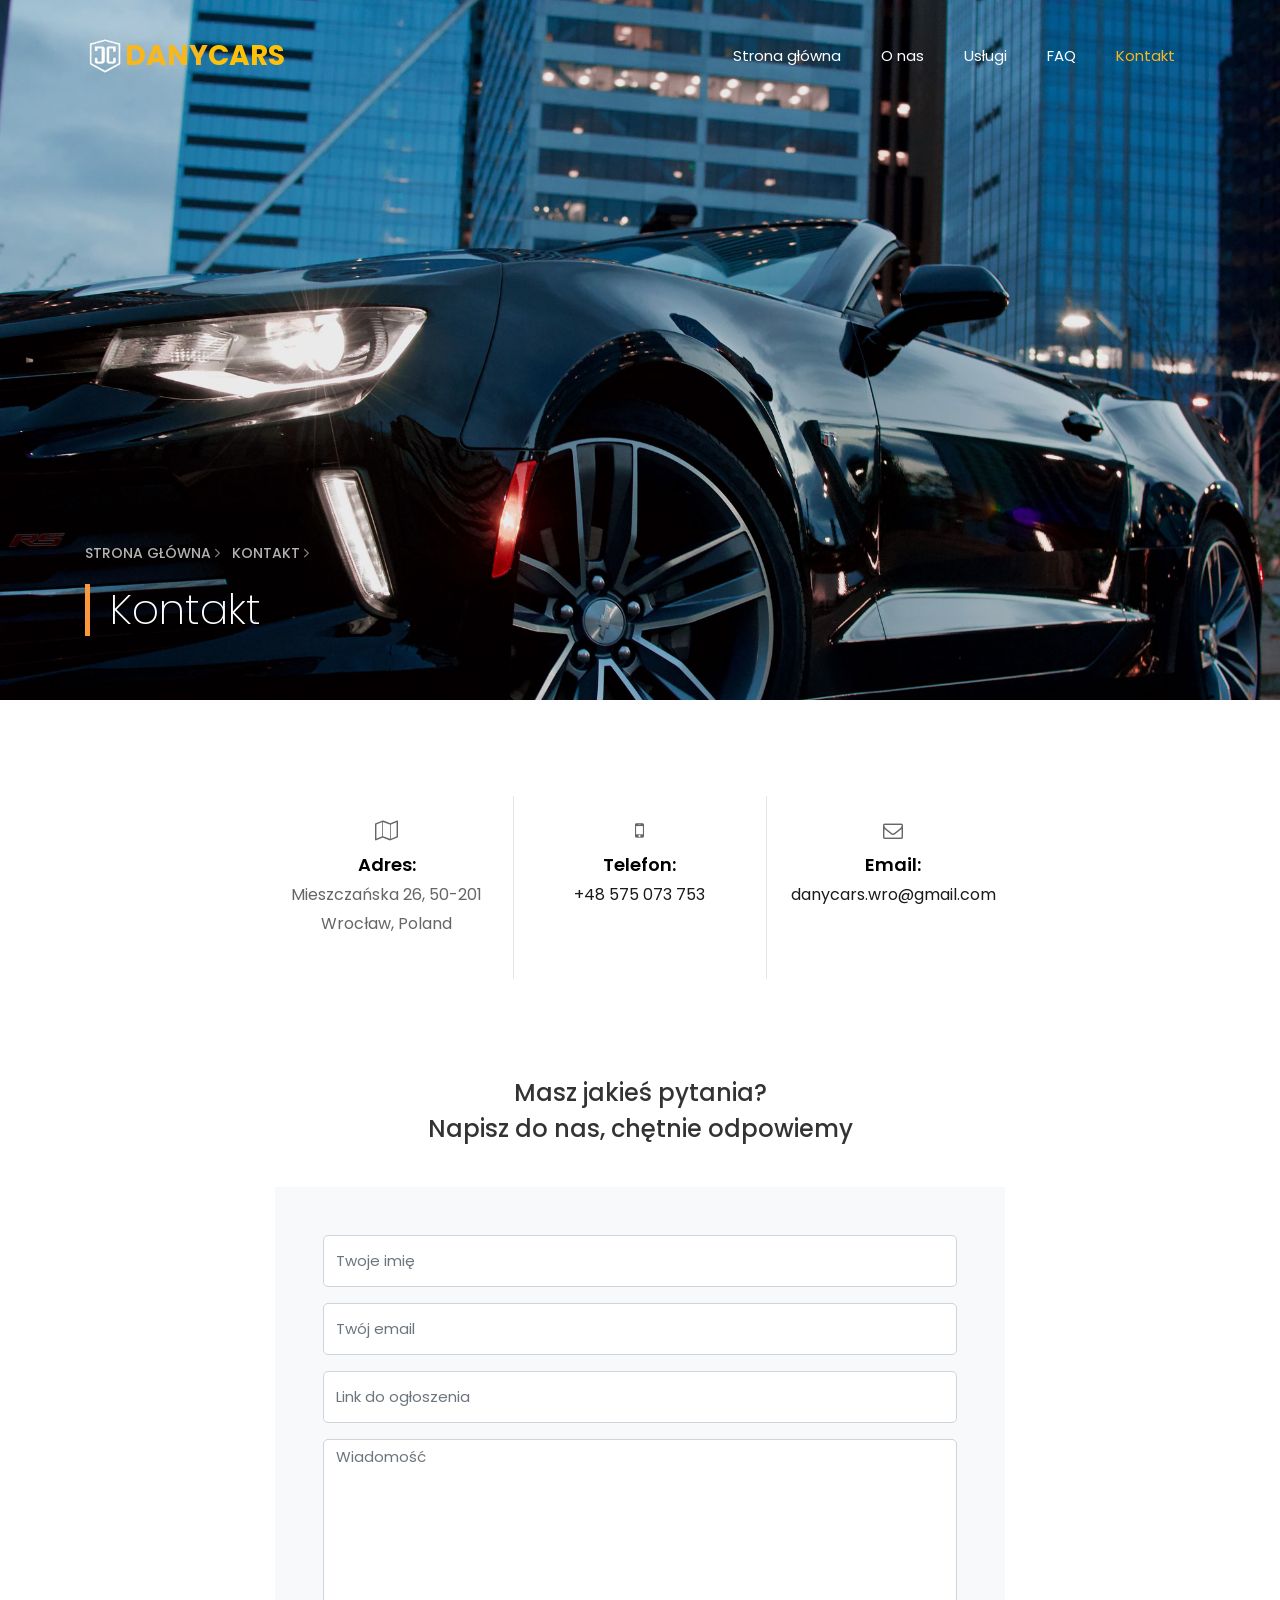
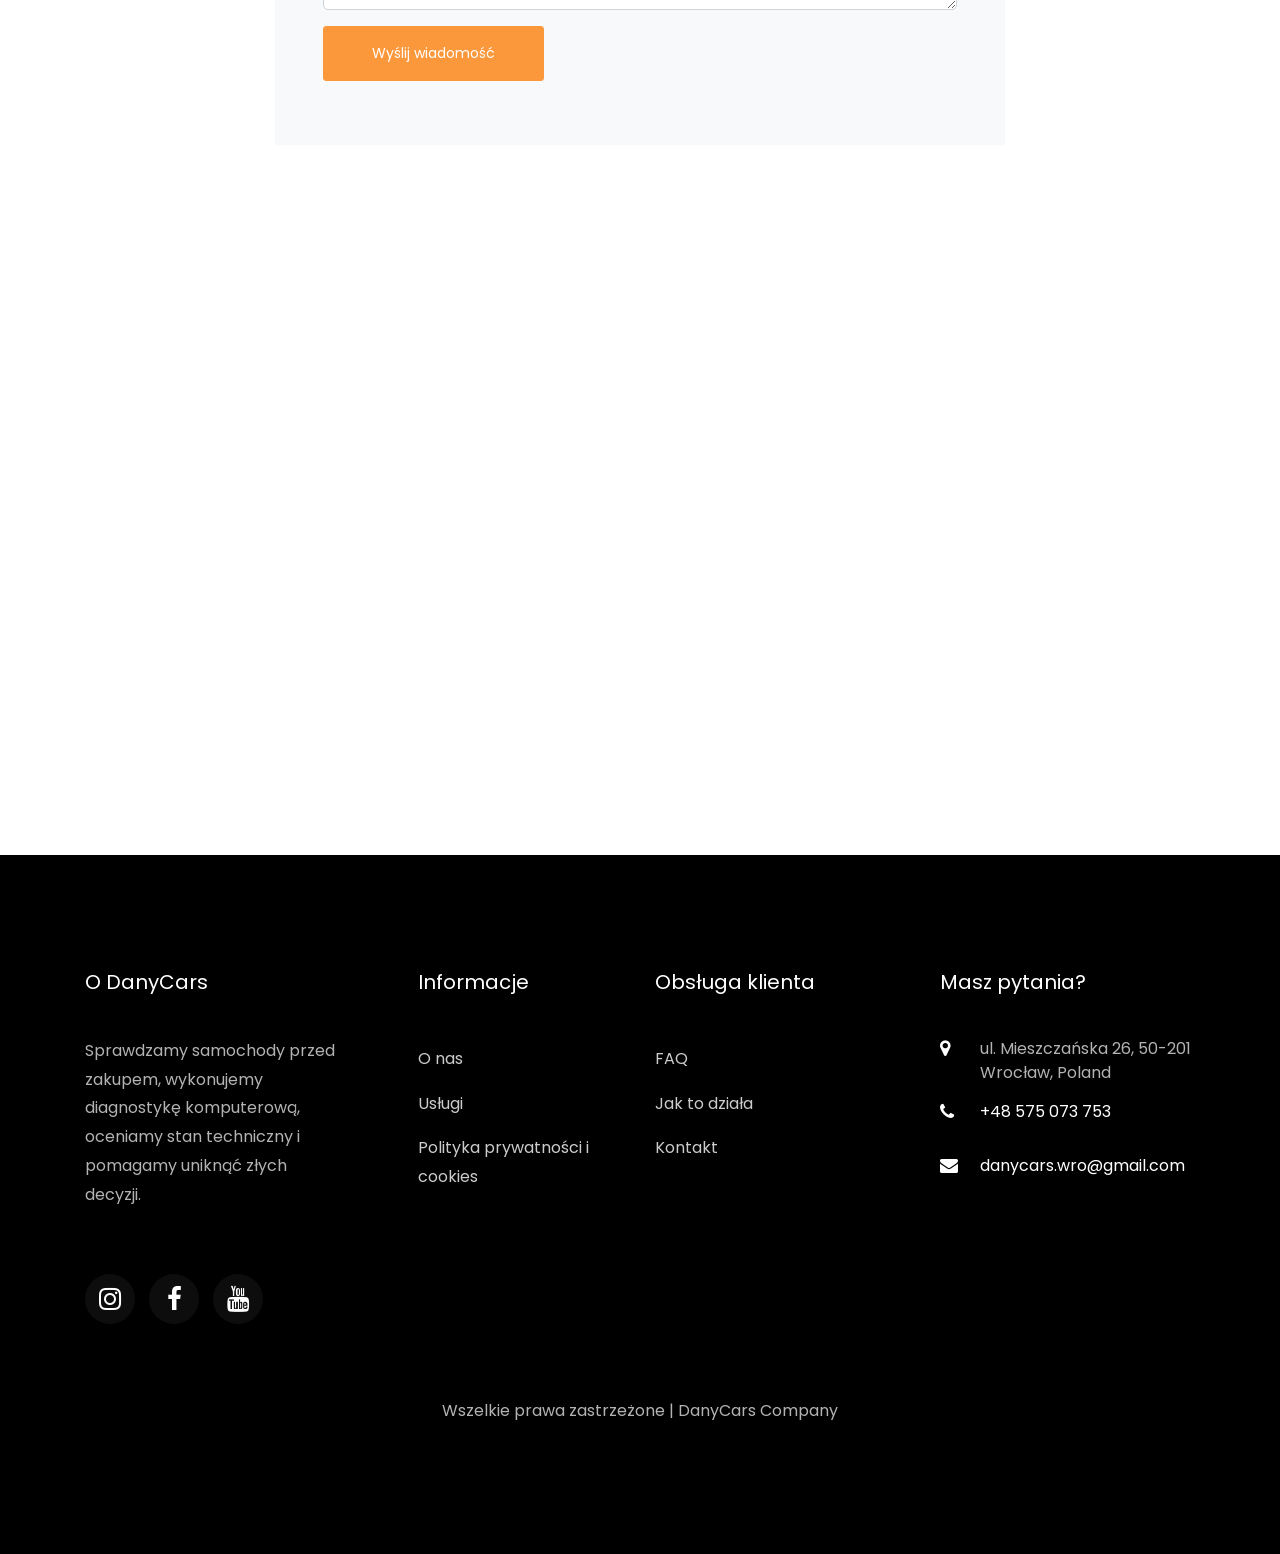
==== danycars-contact.html @ e38b8b64 "Initial website upload" ====
<!DOCTYPE html>
<html lang="pl">
<head>
    <title>DanyCars Company - Kontakt</title>
    <meta charset="utf-8">
    <meta name="viewport" content="width=device-width, initial-scale=1, shrink-to-fit=no">

    <link href="https://fonts.googleapis.com/css?family=Poppins:200,300,400,500,600,700,800&display=swap" rel="stylesheet">

    <link rel="stylesheet" href="css/open-iconic-bootstrap.min.css">
    <link rel="stylesheet" href="css/animate.css">

    <link rel="stylesheet" href="css/owl.carousel.min.css">
    <link rel="stylesheet" href="css/owl.theme.default.min.css">
    <link rel="stylesheet" href="css/magnific-popup.css">

    <link rel="stylesheet" href="css/aos.css">

    <link rel="stylesheet" href="css/ionicons.min.css">

    <link rel="stylesheet" href="css/bootstrap-datepicker.css">
    <link rel="stylesheet" href="css/jquery.timepicker.css">


    <link rel="stylesheet" href="css/flaticon.css">
    <link rel="stylesheet" href="css/icomoon.css">
    <link rel="stylesheet" href="css/style.css">
</head>
<body>

<nav class="navbar navbar-expand-lg navbar-dark ftco_navbar bg-dark ftco-navbar-light" id="ftco-navbar">
    <div class="container">
        <a class="navbar-brand d-flex align-items-center" href="index.html">
            <img src="images/Logo_froftco.png" alt="DanyCars logo" class="navbar-logo">
            <span class="brand-text">Dany<span class="text-warning">Cars</span></span>
        </a>
        <button class="navbar-toggler" type="button" data-toggle="collapse" data-target="#ftco-nav" aria-controls="ftco-nav" aria-expanded="false" aria-label="Toggle navigation">
            <span class="oi oi-menu"></span> Menu
        </button>

        <div class="collapse navbar-collapse" id="ftco-nav">
            <ul class="navbar-nav ml-auto">
                <li class="nav-item"><a href="index.html" class="nav-link">Strona główna</a></li>
                <li class="nav-item"><a href="danycars-o-nas.html" class="nav-link">O nas</a></li>
                <li class="nav-item"><a href="danycars-price-uslugi.html" class="nav-link">Usługi</a></li>
                <li class="nav-item"><a href="danycars-faq.html" class="nav-link">FAQ</a></li>
                <li class="nav-item active"><a href="danycars-contact.html" class="nav-link">Kontakt</a></li>
            </ul>
        </div>
    </div>
</nav>
<!-- END nav -->

<section class="hero-wrap hero-wrap-2 js-fullheight" style="background-image: url('images/bg_2.jpg');" data-stellar-background-ratio="0.5">
    <div class="overlay"></div>
    <div class="container">
        <div class="row no-gutters slider-text js-fullheight align-items-end justify-content-start">
            <div class="col-md-9 ftco-animate pb-5">
                <p class="breadcrumbs"><span class="mr-2"><a href="index.html">Strona główna <i class="ion-ios-arrow-forward"></i></a></span> <span>Kontakt <i class="ion-ios-arrow-forward"></i></span></p>
                <h1 class="mb-3 bread">Kontakt</h1>
            </div>
        </div>
    </div>
</section>

<section class="ftco-section contact-section">
    <div class="container">
        <div class="row d-flex mb-5 contact-info justify-content-center">
            <div class="col-md-8">
                <div class="row mb-5">
                    <div class="col-md-4 text-center py-4">
                        <div class="icon">
                            <span class="icon-map-o"></span>
                        </div>
                        <p><span>Adres:</span>Mieszczańska 26, 50-201 Wrocław, Poland</p>
                    </div>
                    <div class="col-md-4 text-center border-height py-4">
                        <div class="icon">
                            <span class="icon-mobile-phone"></span>
                        </div>
                        <p><span>Telefon:</span> <a href="tel:+48575073753">+48 575 073 753</a></p>
                    </div>
                    <div class="col-md-4 text-center py-4">
                        <div class="icon">
                            <span class="icon-envelope-o"></span>
                        </div>
                        <p><span>Email:</span> <a href="mailto:danycars.wro@gmail.com" target="_blank" rel="noopener">danycars.wro@gmail.com</a></p>
                    </div>
                </div>
            </div>
        </div>
        <div class="row block-9 justify-content-center mb-5" id="contact-form">
            <div class="col-md-8 mb-md-5">
                <h2 class="text-center">Masz jakieś pytania? <br>Napisz do nas, chętnie odpowiemy</h2>
                <form action="#" class="bg-light p-5 contact-form">
                    <div class="form-group">
                        <input type="text" class="form-control" placeholder="Twoje imię">
                    </div>
                    <div class="form-group">
                        <input type="text" class="form-control" placeholder="Twój email">
                    </div>
                    <div class="form-group">
                        <input type="text" class="form-control" placeholder="Link do ogłoszenia">
                    </div>
                    <div class="form-group">
                        <textarea name="" id="" cols="30" rows="7" class="form-control" placeholder="Wiadomość"></textarea>
                    </div>
                    <div class="form-group">
                        <input type="submit" value="Wyślij wiadomość" class="btn btn-primary py-3 px-5">
                    </div>
                </form>

            </div>
        </div>

        <div class="row justify-content-center">
            <div class="col-md-10">
                <div class="map-responsive">
                    <iframe
                            src="https://www.google.com/maps?q=Wroc%C5%82aw,+Poland&output=embed"
                            allowfullscreen=""
                            loading="lazy">
                    </iframe>
                </div>
            </div>
        </div>
    </div>
</section>

<footer class="ftco-footer ftco-bg-dark ftco-section">
    <div class="container">
        <div class="row mb-5">
            <div class="col-md">
                <div class="ftco-footer-widget mb-4">
                    <h2 class="ftco-heading-2">O DanyCars</h2>
                    <p>Sprawdzamy samochody przed zakupem, wykonujemy diagnostykę komputerową, oceniamy stan techniczny i pomagamy uniknąć złych decyzji.</p>
                    <ul class="ftco-footer-social list-unstyled float-md-left float-lft mt-5">
                        <li class="ftco-animate"><a href="https://www.instagram.com/danycars_company/" target="_blank" rel="noopener"><span class="icon-instagram"></span></a></li>
                        <li class="ftco-animate"><a href="https://www.facebook.com/avtopodborDanilSobol?locale=pl_PL" target="_blank" rel="noopener"><span class="icon-facebook"></span></a></li>
                        <li class="ftco-animate"><a href="https://www.youtube.com/@danycars.company" target="_blank" rel="noopener"><span class="icon-youtube"></span></a></li>
                    </ul>
                </div>
            </div>
            <div class="col-md">
                <div class="ftco-footer-widget mb-4 ml-md-5">
                    <h2 class="ftco-heading-2">Informacje</h2>
                    <ul class="list-unstyled">
                        <li><a href="danycars-o-nas.html" class="py-2 d-block">O nas</a></li>
                        <li><a href="danycars-price-uslugi.html" class="py-2 d-block">Usługi</a></li>
                        <li><a href="danycars-polityka-prywatnosci.html" class="py-2 d-block">Polityka prywatności i cookies</a></li>
                    </ul>
                </div>
            </div>
            <div class="col-md">
                <div class="ftco-footer-widget mb-4">
                    <h2 class="ftco-heading-2">Obsługa klienta</h2>
                    <ul class="list-unstyled">
                        <li><a href="danycars-faq.html" class="py-2 d-block">FAQ</a></li>
                        <li><a href="index.html#jak-to-dziala" class="py-2 d-block">Jak to działa</a></li>
                        <li><a href="danycars-contact.html" class="py-2 d-block">Kontakt</a></li>
                    </ul>
                </div>
            </div>
            <div class="col-md">
                <div class="ftco-footer-widget mb-4">
                    <h2 class="ftco-heading-2">Masz pytania?</h2>
                    <div class="block-23 mb-3">
                        <ul>
                            <li><span class="icon icon-map-marker"></span><span class="text">ul. Mieszczańska 26, 50-201 Wrocław, Poland</span></li>
                            <li><a href="tel:+48575073753"><span class="icon icon-phone"></span><span class="text">+48 575 073 753</span></a></li>
                            <li><a href="mailto:danycars.wro@gmail.com" target="_blank" rel="noopener"><span class="icon icon-envelope"></span><span class="text">danycars.wro@gmail.com</span></a></li>
                        </ul>
                    </div>
                </div>
            </div>
        </div>
        <div class="row">
            <div class="col-md-12 text-center">
                <p>
                    Wszelkie prawa zastrzeżone | DanyCars Company
                </p>
            </div>
        </div>
    </div>
</footer>



<!-- loader -->
<div id="ftco-loader" class="show fullscreen"><svg class="circular" width="48px" height="48px"><circle class="path-bg" cx="24" cy="24" r="22" fill="none" stroke-width="4" stroke="#eeeeee"/><circle class="path" cx="24" cy="24" r="22" fill="none" stroke-width="4" stroke-miterlimit="10" stroke="#F96D00"/></svg></div>


<script src="js/jquery.min.js"></script>
<script src="js/jquery-migrate-3.0.1.min.js"></script>
<script src="js/popper.min.js"></script>
<script src="js/bootstrap.min.js"></script>
<script src="js/jquery.easing.1.3.js"></script>
<script src="js/jquery.waypoints.min.js"></script>
<script src="js/jquery.stellar.min.js"></script>
<script src="js/owl.carousel.min.js"></script>
<script src="js/jquery.magnific-popup.min.js"></script>
<script src="js/aos.js"></script>
<script src="js/jquery.animateNumber.min.js"></script>
<script src="js/bootstrap-datepicker.js"></script>
<script src="js/jquery.timepicker.min.js"></script>
<script src="js/scrollax.min.js"></script>
<script src="js/main.js"></script>

</body>
</html>
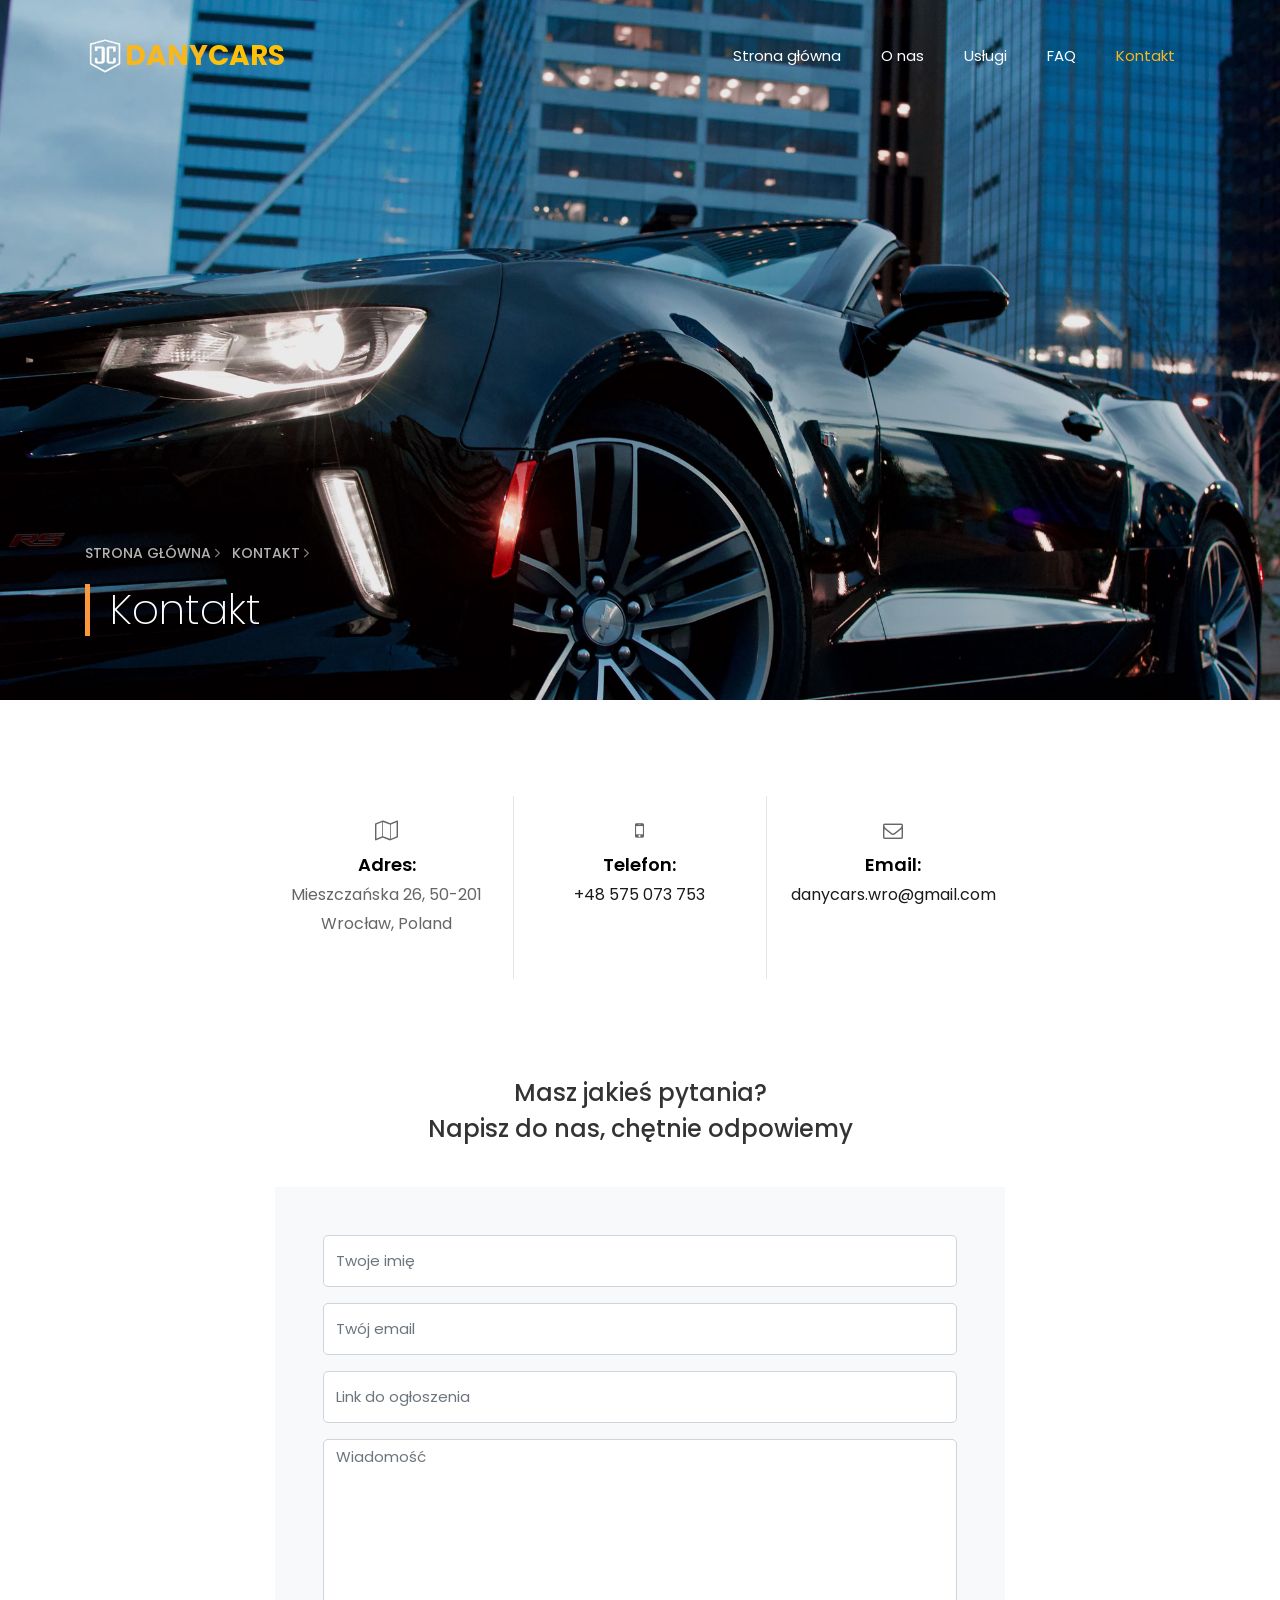
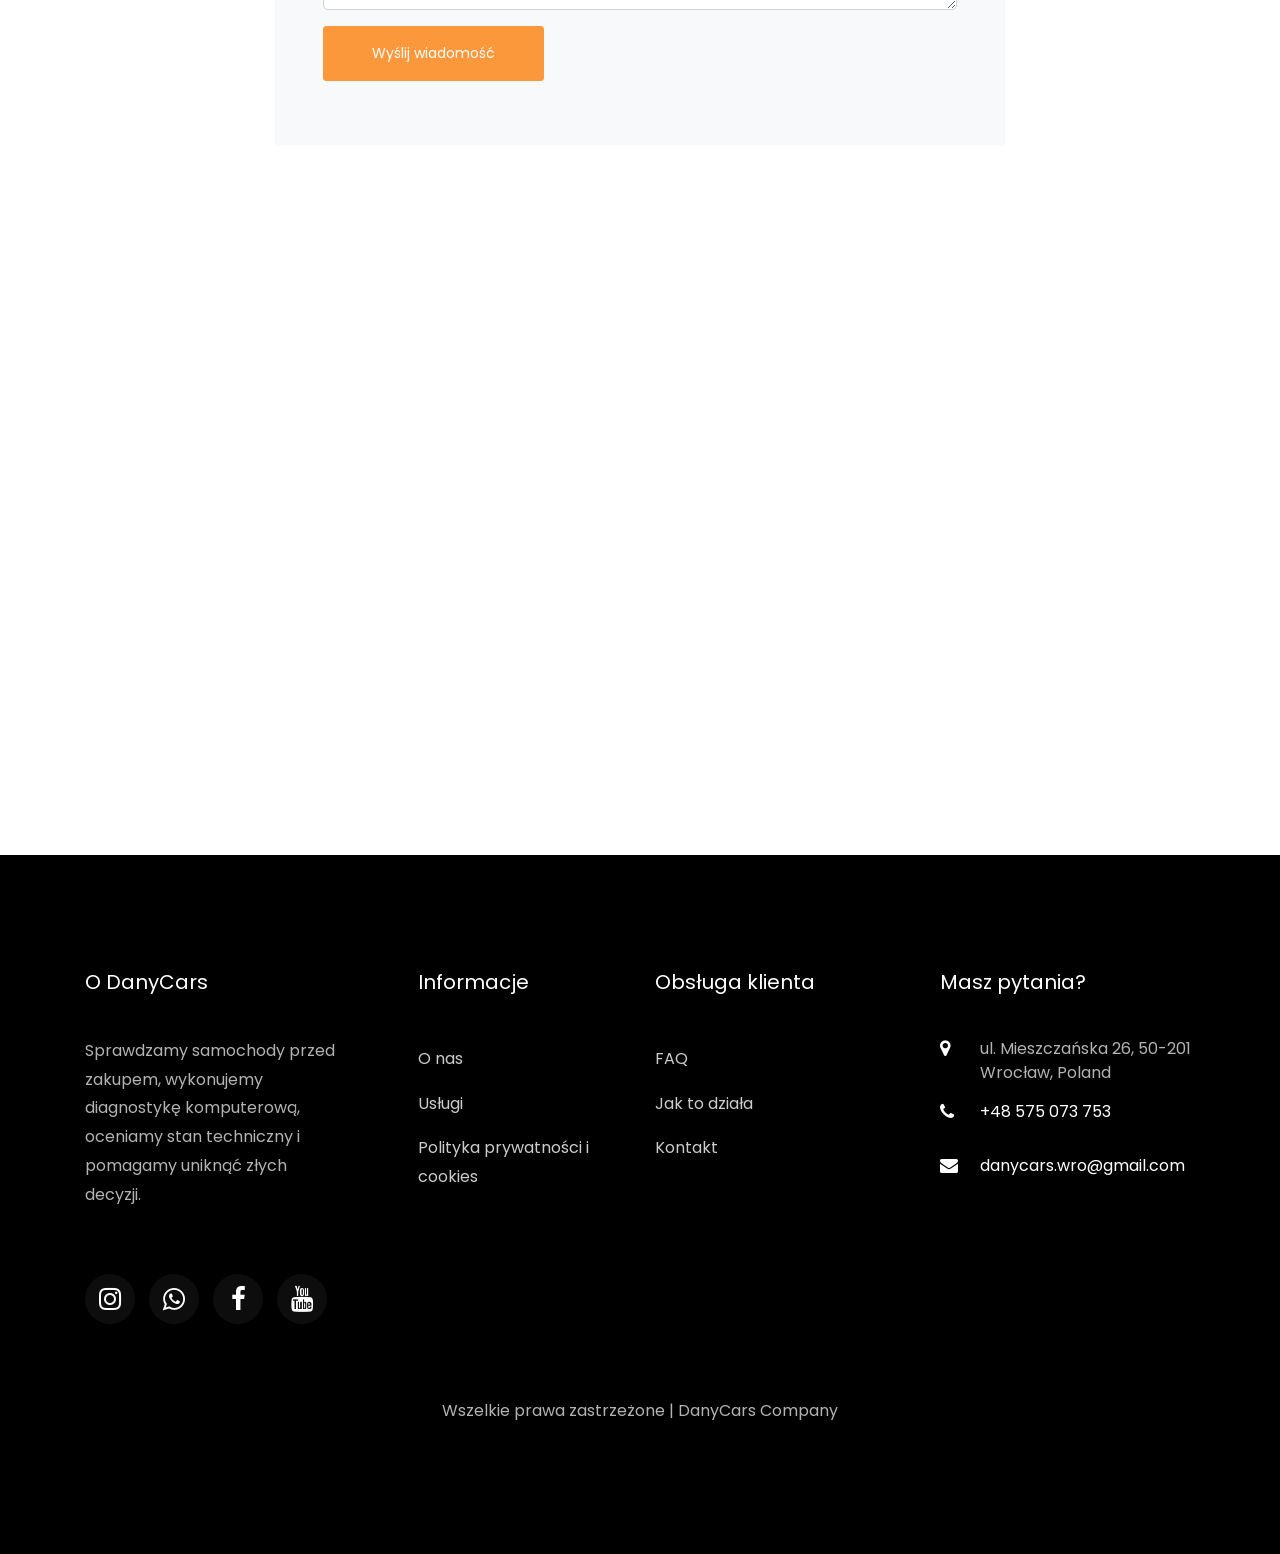
==== commit aea975f1: "Update danycars-contact.html" ====
--- a/danycars-contact.html
+++ b/danycars-contact.html
@@ -136,6 +136,7 @@
                     <p>Sprawdzamy samochody przed zakupem, wykonujemy diagnostykę komputerową, oceniamy stan techniczny i pomagamy uniknąć złych decyzji.</p>
                     <ul class="ftco-footer-social list-unstyled float-md-left float-lft mt-5">
                         <li class="ftco-animate"><a href="https://www.instagram.com/danycars_company/" target="_blank" rel="noopener"><span class="icon-instagram"></span></a></li>
+                        <li class="ftco-animate"><a href="#" target="_blank" rel="noopener"><span class="icon-whatsapp"></span></a></li>
                         <li class="ftco-animate"><a href="https://www.facebook.com/avtopodborDanilSobol?locale=pl_PL" target="_blank" rel="noopener"><span class="icon-facebook"></span></a></li>
                         <li class="ftco-animate"><a href="https://www.youtube.com/@danycars.company" target="_blank" rel="noopener"><span class="icon-youtube"></span></a></li>
                     </ul>
@@ -207,4 +208,4 @@
 <script src="js/main.js"></script>
 
 </body>
-</html>+</html>
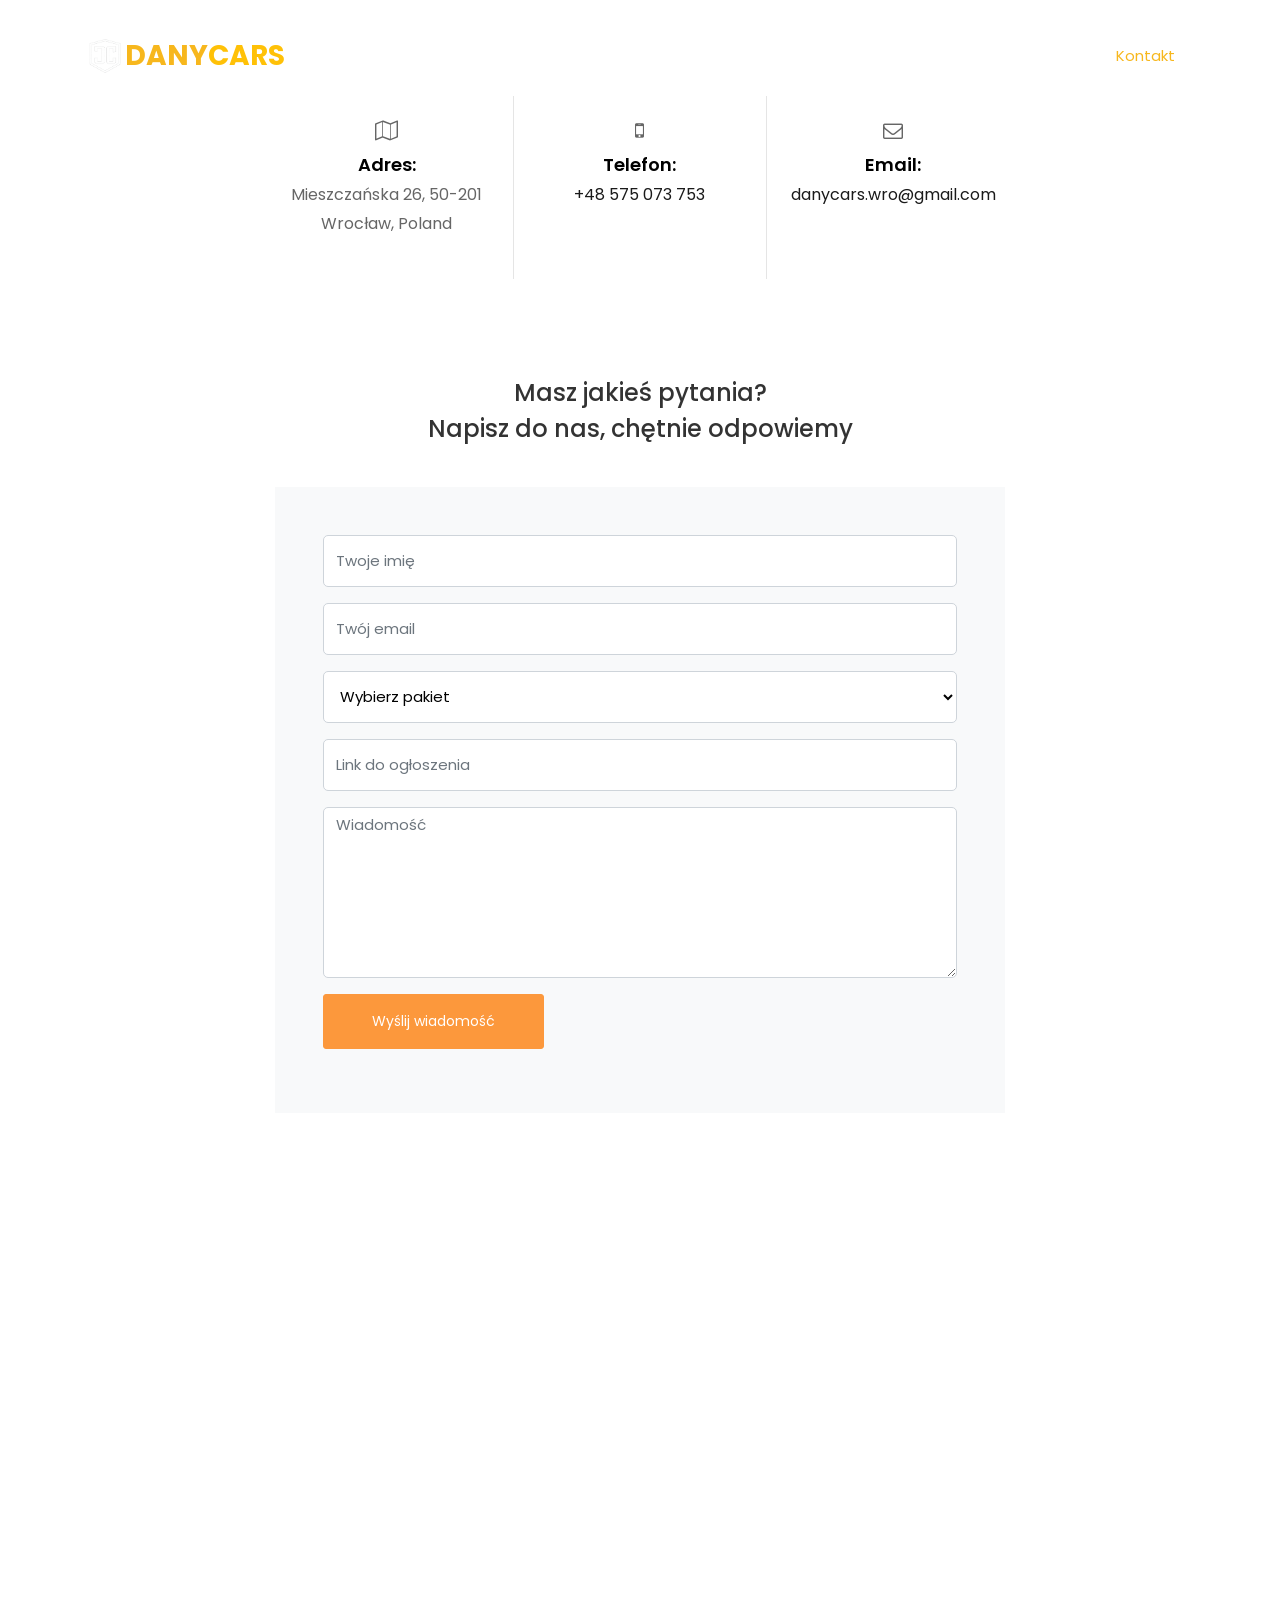
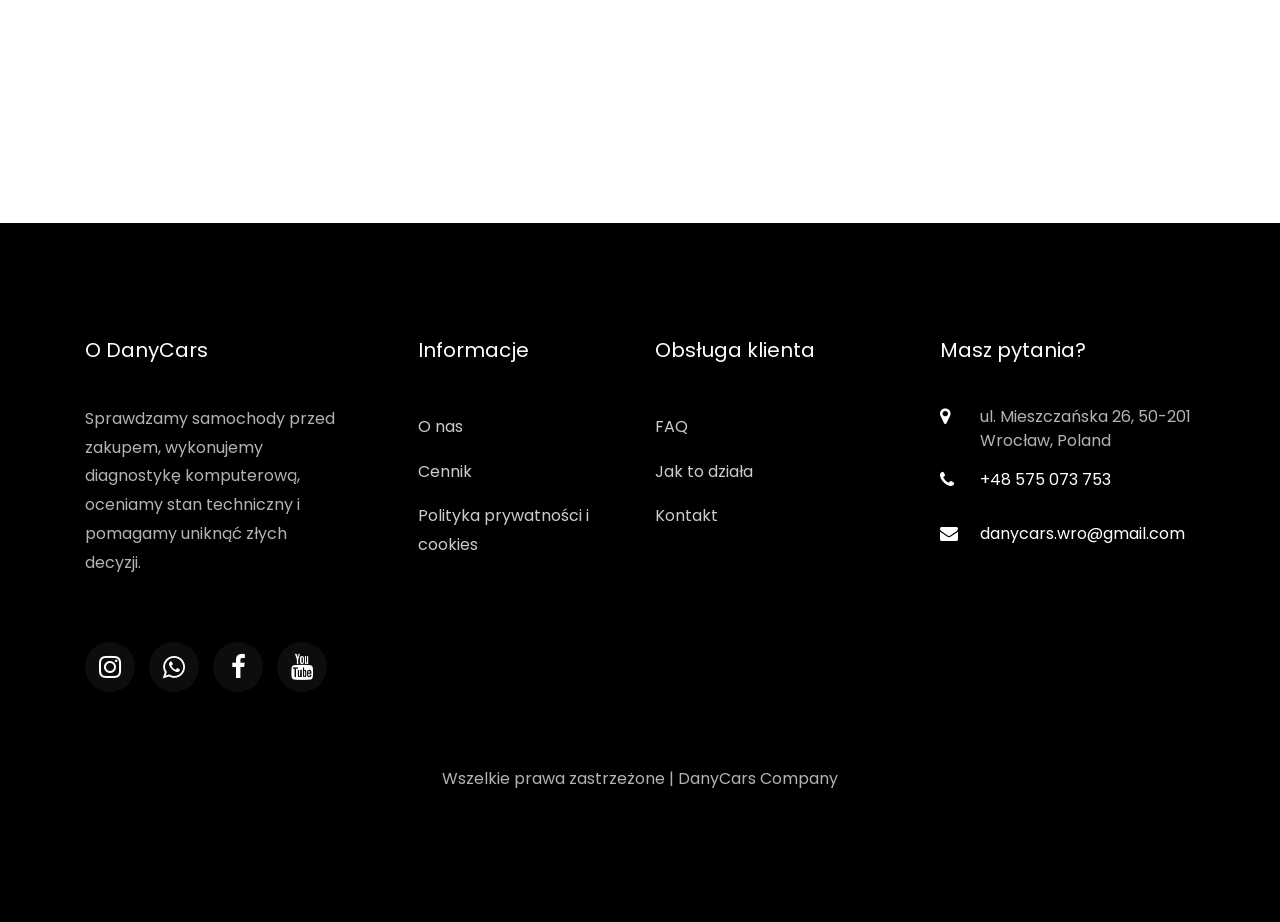
==== commit 27cd58f5: "Update navigation and form options in contact page" ====
--- a/danycars-contact.html
+++ b/danycars-contact.html
@@ -25,6 +25,7 @@
     <link rel="stylesheet" href="css/flaticon.css">
     <link rel="stylesheet" href="css/icomoon.css">
     <link rel="stylesheet" href="css/style.css">
+    <link rel="stylesheet" href="css/subpages.css">
 </head>
 <body>
 
@@ -42,7 +43,8 @@
             <ul class="navbar-nav ml-auto">
                 <li class="nav-item"><a href="index.html" class="nav-link">Strona główna</a></li>
                 <li class="nav-item"><a href="danycars-o-nas.html" class="nav-link">O nas</a></li>
-                <li class="nav-item"><a href="danycars-price-uslugi.html" class="nav-link">Usługi</a></li>
+                <li class="nav-item"><a href="danycars-price-uslugi.html" class="nav-link">Cennik</a></li>
+                <li class="nav-item"><a href="danycars-opinie.html" class="nav-link">Opinie</a></li>
                 <li class="nav-item"><a href="danycars-faq.html" class="nav-link">FAQ</a></li>
                 <li class="nav-item active"><a href="danycars-contact.html" class="nav-link">Kontakt</a></li>
             </ul>
@@ -50,18 +52,6 @@
     </div>
 </nav>
 <!-- END nav -->
-
-<section class="hero-wrap hero-wrap-2 js-fullheight" style="background-image: url('images/bg_2.jpg');" data-stellar-background-ratio="0.5">
-    <div class="overlay"></div>
-    <div class="container">
-        <div class="row no-gutters slider-text js-fullheight align-items-end justify-content-start">
-            <div class="col-md-9 ftco-animate pb-5">
-                <p class="breadcrumbs"><span class="mr-2"><a href="index.html">Strona główna <i class="ion-ios-arrow-forward"></i></a></span> <span>Kontakt <i class="ion-ios-arrow-forward"></i></span></p>
-                <h1 class="mb-3 bread">Kontakt</h1>
-            </div>
-        </div>
-    </div>
-</section>
 
 <section class="ftco-section contact-section">
     <div class="container">
@@ -100,6 +90,15 @@
                         <input type="text" class="form-control" placeholder="Twój email">
                     </div>
                     <div class="form-group">
+                        <select class="form-control" name="pakiet" aria-label="Wybierz pakiet">
+                            <option value="" selected>Wybierz pakiet</option>
+                            <option value="basic">BASIC</option>
+                            <option value="plus">PLUS</option>
+                            <option value="premium">PREMIUM</option>
+                            <option value="expert-day">EXPERT DAY</option>
+                        </select>
+                    </div>
+                    <div class="form-group">
                         <input type="text" class="form-control" placeholder="Link do ogłoszenia">
                     </div>
                     <div class="form-group">
@@ -147,7 +146,7 @@
                     <h2 class="ftco-heading-2">Informacje</h2>
                     <ul class="list-unstyled">
                         <li><a href="danycars-o-nas.html" class="py-2 d-block">O nas</a></li>
-                        <li><a href="danycars-price-uslugi.html" class="py-2 d-block">Usługi</a></li>
+                        <li><a href="danycars-price-uslugi.html" class="py-2 d-block">Cennik</a></li>
                         <li><a href="danycars-polityka-prywatnosci.html" class="py-2 d-block">Polityka prywatności i cookies</a></li>
                     </ul>
                 </div>
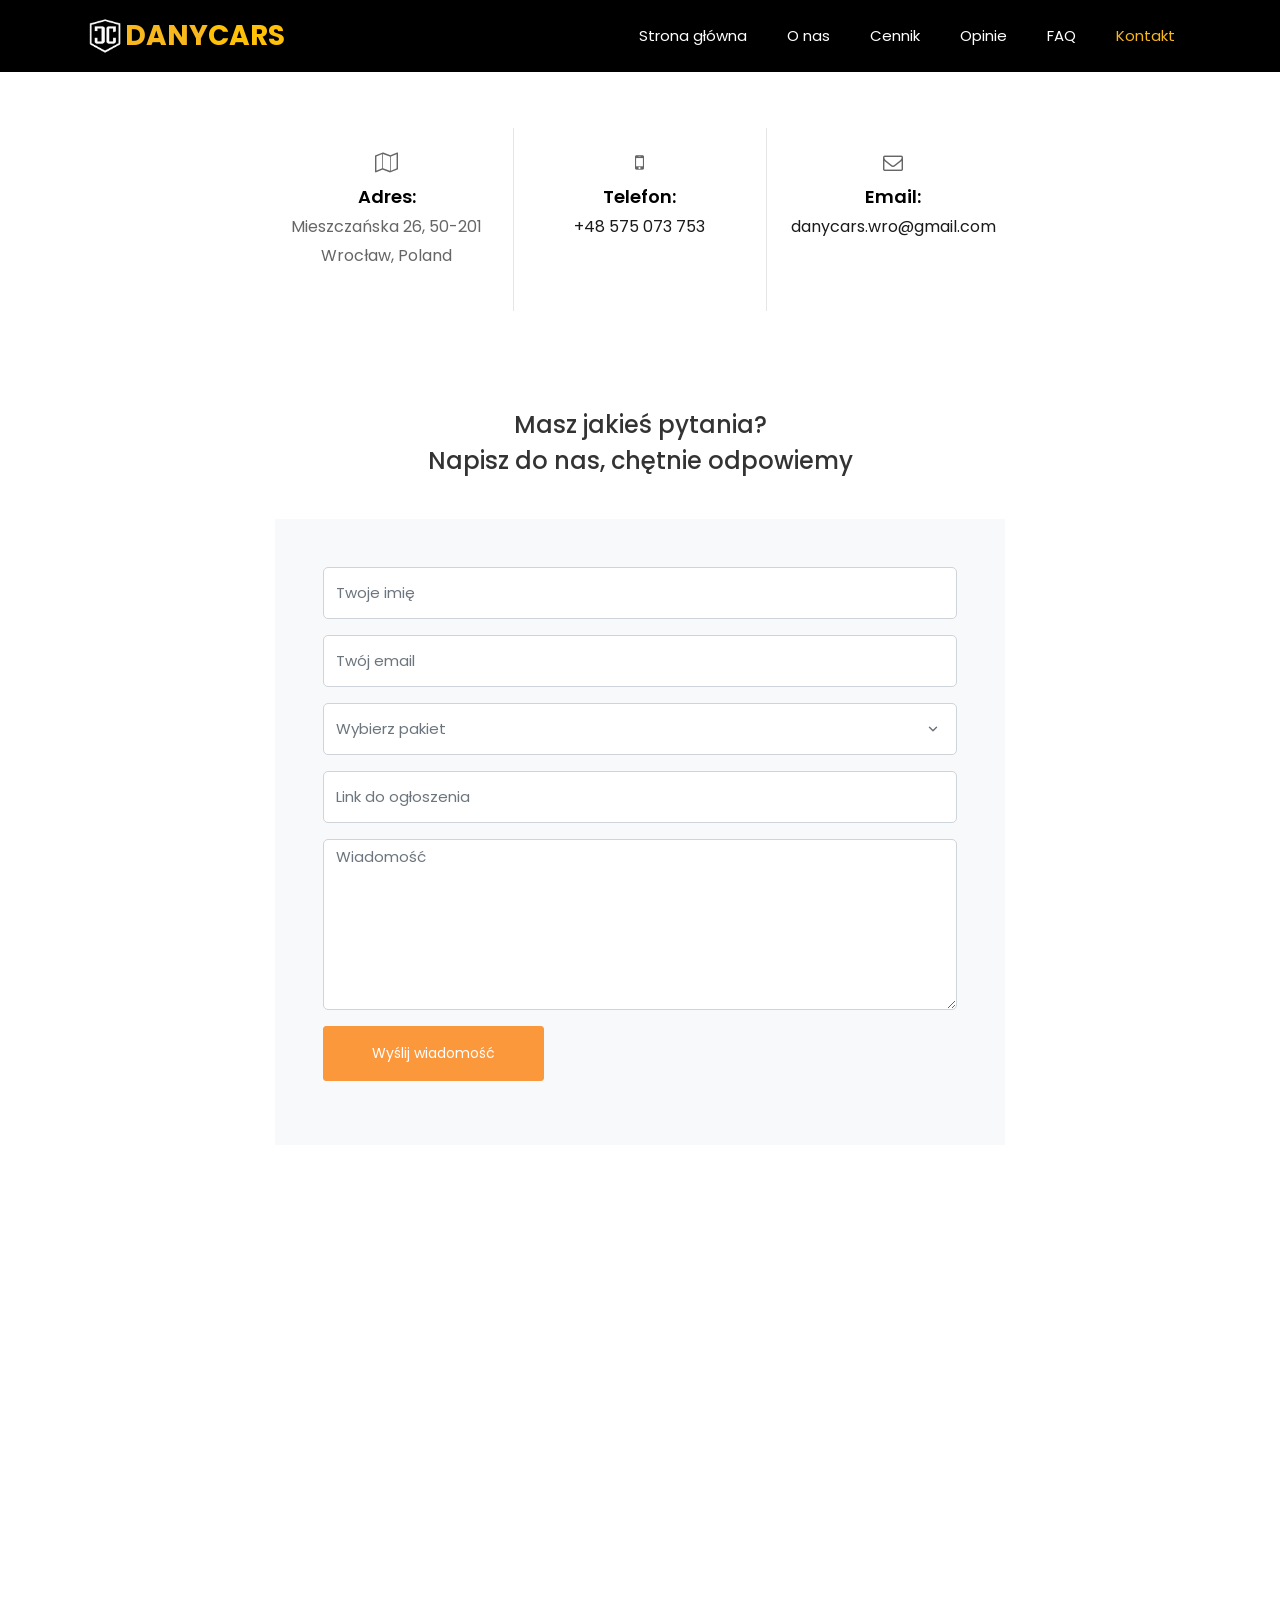
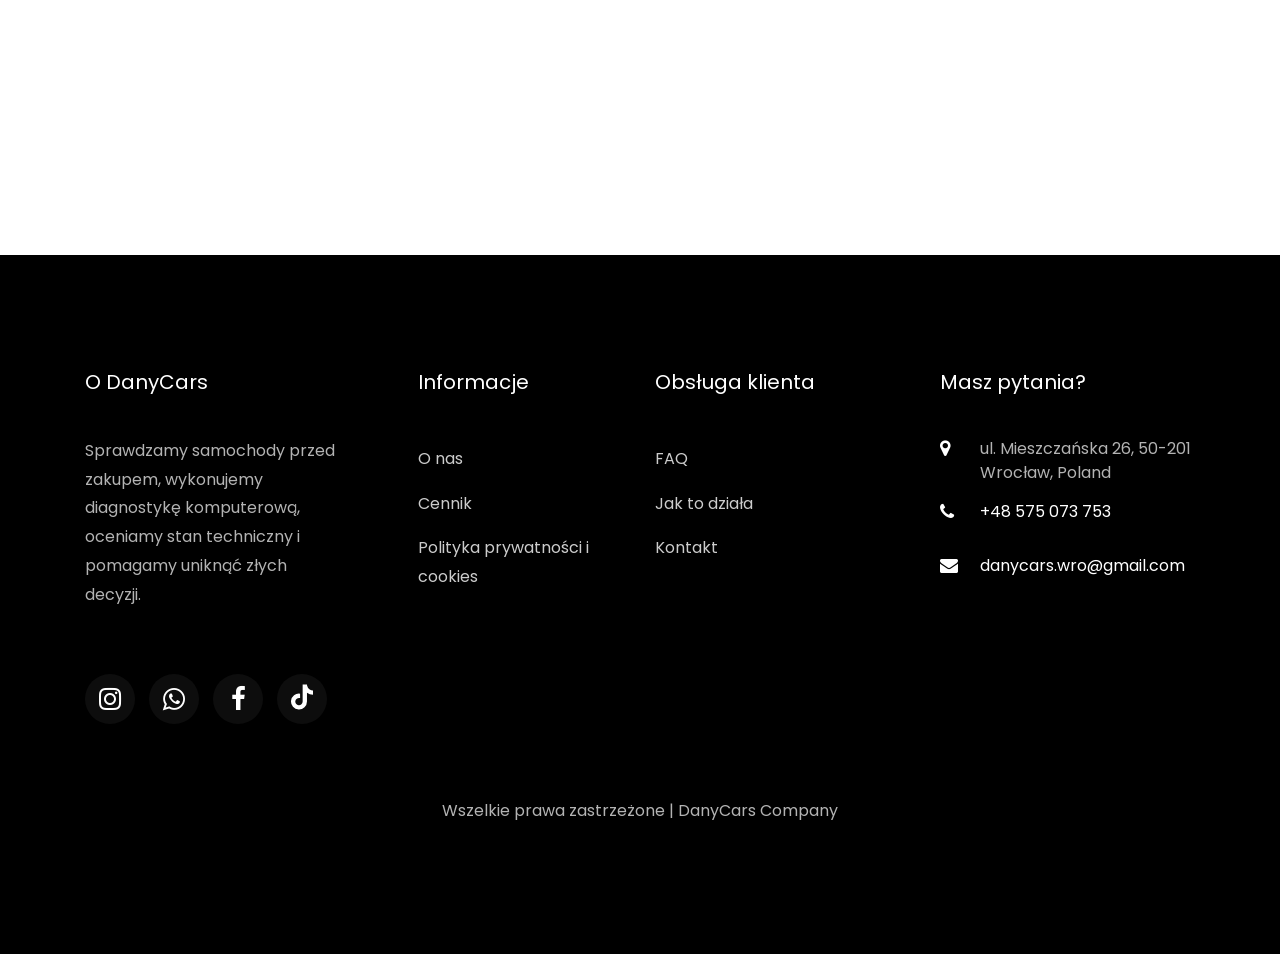
==== commit ab525545: "Update social media links in contact page" ====
--- a/danycars-contact.html
+++ b/danycars-contact.html
@@ -134,10 +134,10 @@
                     <h2 class="ftco-heading-2">O DanyCars</h2>
                     <p>Sprawdzamy samochody przed zakupem, wykonujemy diagnostykę komputerową, oceniamy stan techniczny i pomagamy uniknąć złych decyzji.</p>
                     <ul class="ftco-footer-social list-unstyled float-md-left float-lft mt-5">
-                        <li class="ftco-animate"><a href="https://www.instagram.com/danycars_company/" target="_blank" rel="noopener"><span class="icon-instagram"></span></a></li>
+                        <li class="ftco-animate"><a href="https://www.instagram.com/danycars.pl?igsh=MTdrOTAxdDE5Z2l6Zg%3D%3D&utm_source=qr" target="_blank" rel="noopener"><span class="icon-instagram"></span></a></li>
                         <li class="ftco-animate"><a href="#" target="_blank" rel="noopener"><span class="icon-whatsapp"></span></a></li>
                         <li class="ftco-animate"><a href="https://www.facebook.com/avtopodborDanilSobol?locale=pl_PL" target="_blank" rel="noopener"><span class="icon-facebook"></span></a></li>
-                        <li class="ftco-animate"><a href="https://www.youtube.com/@danycars.company" target="_blank" rel="noopener"><span class="icon-youtube"></span></a></li>
+                        <li class="ftco-animate"><a href="https://www.tiktok.com/@danycars_pl" target="_blank" rel="noopener" aria-label="TikTok"><span class="icon-tiktok" style="display:inline-block;width:22px;height:26px;margin-top:-2px;"><svg width="22" height="26" viewBox="0 0 448 512" fill="currentColor" xmlns="http://www.w3.org/2000/svg"><path d="M448,209.91a210.06,210.06,0,0,1-122.77-39.25V349.38A162.55,162.55,0,1,1,185,188.31V278.2a74.62,74.62,0,1,0,52.23,71.18V0l88,0a121.18,121.18,0,0,0,1.86,22.17h0A122.18,122.18,0,0,0,381,102.39a121.43,121.43,0,0,0,67,20.14Z"/></svg></span></a></li>
                     </ul>
                 </div>
             </div>
--- a/css/subpages.css
+++ b/css/subpages.css
@@ -0,0 +1,443 @@
+/* ===== Общие стили внутренних страниц (все, кроме главной index.html) ===== */
+/* Файл подключён только на внутренних страницах, поэтому главную не затрагивает. */
+
+/* --- Шапка сразу чёрная при открытии (десктоп) --- */
+#ftco-navbar.ftco-navbar-light,
+#ftco-navbar.ftco-navbar-light.scrolled,
+#ftco-navbar.ftco-navbar-light.awake,
+#ftco-navbar.ftco-navbar-light.sleep {
+  background: #000000 !important;
+  top: 0 !important;
+}
+
+/* --- Мобильный: перебиваем жёсткое правило прозрачности из style.css --- */
+/* В style.css есть html body #ftco-navbar.ftco-navbar-light:not(.scrolled){background:transparent}
+   — оно и делало шапку прозрачной наверху. Перебиваем тем же селектором на чёрный. */
+@media (max-width: 991.98px) {
+  html body #ftco-navbar.ftco-navbar-light,
+  html body #ftco-navbar.ftco-navbar-light:not(.scrolled),
+  html body #ftco-navbar.ftco-navbar-light.scrolled,
+  html body #ftco-navbar.ftco-navbar-light.awake,
+  html body #ftco-navbar.ftco-navbar-light.sleep {
+    background: #000000 !important;
+    background-color: #000000 !important;
+    background-image: none !important;
+    top: 0 !important;
+  }
+}
+
+/* --- Небольшой отступ от шапки до контента (hero-секция удалена) --- */
+.ftco-section.about-me-section,
+.ftco-section.about-us-section,
+.ftco-section.services-overview-section,
+.ftco-section.faq-section,
+.ftco-section.contact-section,
+.ftco-section.privacy-section {
+  padding-top: 8em;
+}
+
+/* На мобильном — отступ от шапки до контента */
+@media (max-width: 991.98px) {
+  .ftco-section.about-me-section,
+  .ftco-section.about-us-section,
+  .ftco-section.services-overview-section,
+  .ftco-section.faq-section,
+  .ftco-section.contact-section,
+  .ftco-section.privacy-section {
+    padding-top: 5em;
+  }
+}
+
+
+/* ===== Секция "Dlaczego my" на странице O nas (danycars-o-nas.html) ===== */
+.why-choose { position: relative; }
+.why-choose .container { position: relative; }
+.why-choose .wc-intro { position: relative; margin-bottom: 3.2em; }
+.why-choose .subheading {
+  display: block; color: #fc983c; font-size: 14px; font-weight: 600;
+  letter-spacing: 2px; text-transform: uppercase; margin-bottom: 14px;
+}
+.why-choose .wc-title {
+  font-size: 44px; line-height: 1.15; font-weight: 700; color: #1f2733; margin: 0 0 18px;
+}
+.why-choose .wc-lead { color: #6b7280; font-size: 17px; line-height: 1.7; max-width: 720px; margin: 0; }
+
+/* декоративная точечная сетка справа сверху */
+.why-choose .wc-dots {
+  position: absolute; top: 0; right: 15px; width: 120px; height: 88px;
+  background-image: radial-gradient(#dfe3e8 2px, transparent 2px);
+  background-size: 16px 16px; pointer-events: none;
+}
+
+.why-choose .wc-grid { margin-top: .5em; }
+.why-choose .wc-item { padding: 20px 26px 24px; }
+.why-choose .wc-icon { width: 54px; height: 54px; margin-bottom: 16px; color: #fc983c; }
+.why-choose .wc-icon svg { width: 100%; height: 100%; display: block; }
+.why-choose .wc-item h3 { font-size: 18px; font-weight: 700; color: #1f2733; line-height: 1.3; margin: 0 0 10px; }
+.why-choose .wc-item p { color: #6b7280; font-size: 15px; line-height: 1.65; margin: 0; }
+
+/* вертикальные разделители между колонками (десктоп) — с отступом сверху/снизу */
+@media (min-width: 992px) {
+  .why-choose .wc-grid .wc-item { position: relative; }
+  .why-choose .wc-grid .wc-item::before {
+    content: "";
+    position: absolute;
+    left: 0;
+    top: 12px;
+    bottom: 12px;
+    width: 1px;
+    background: #e9ecef;
+  }
+  .why-choose .wc-grid .wc-item:nth-child(4n+1)::before { display: none; }
+}
+
+/* адаптив: планшет */
+@media (max-width: 991.98px) {
+  .why-choose .wc-title { font-size: 34px; }
+  .why-choose .wc-dots { display: none; }
+  .why-choose .wc-item { padding: 18px 16px 22px; }
+}
+
+/* адаптив: телефон — иконка слева, текст справа */
+@media (max-width: 767.98px) {
+  .why-choose .wc-title { font-size: 27px; }
+  .why-choose .wc-lead { font-size: 16px; }
+  .why-choose .wc-intro { margin-bottom: 2em; }
+
+  .why-choose .wc-item {
+    display: grid;
+    grid-template-columns: 48px 1fr;
+    column-gap: 16px;
+    align-items: start;
+    text-align: left;
+    padding: 16px 6px;
+  }
+  .why-choose .wc-item .wc-icon {
+    grid-column: 1;
+    grid-row: 1 / span 2;
+    width: 48px;
+    height: 48px;
+    margin: 2px 0 0;
+  }
+  .why-choose .wc-item h3 {
+    grid-column: 2;
+    grid-row: 1;
+    margin-bottom: 6px;
+  }
+  .why-choose .wc-item p {
+    grid-column: 2;
+    grid-row: 2;
+  }
+}
+
+
+/* ===== Секция "Dlaczego my" на странице O nas (danycars-o-nas.html) ===== */
+.why-choose { position: relative; }
+.why-choose .container { position: relative; }
+.why-choose .wc-intro { position: relative; margin-bottom: 3.2em; }
+.why-choose .subheading {
+  display: block; color: #fc983c; font-size: 14px; font-weight: 600;
+  letter-spacing: 2px; text-transform: uppercase; margin-bottom: 14px;
+}
+.why-choose .wc-title {
+  font-size: 44px; line-height: 1.15; font-weight: 700; color: #1f2733; margin: 0 0 18px;
+}
+.why-choose .wc-lead { color: #6b7280; font-size: 17px; line-height: 1.7; max-width: 720px; margin: 0; }
+
+/* декоративная точечная сетка справа сверху */
+.why-choose .wc-dots {
+  position: absolute; top: 0; right: 15px; width: 120px; height: 88px;
+  background-image: radial-gradient(#dfe3e8 2px, transparent 2px);
+  background-size: 16px 16px; pointer-events: none;
+}
+
+.why-choose .wc-grid { margin-top: .5em; }
+.why-choose .wc-item { padding: 20px 26px 24px; }
+.why-choose .wc-icon { width: 54px; height: 54px; margin-bottom: 16px; color: #fc983c; }
+.why-choose .wc-icon svg { width: 100%; height: 100%; display: block; }
+.why-choose .wc-item h3 { font-size: 18px; font-weight: 700; color: #1f2733; line-height: 1.3; margin: 0 0 10px; }
+.why-choose .wc-item p { color: #6b7280; font-size: 15px; line-height: 1.65; margin: 0; }
+
+/* вертикальные разделители между колонками (десктоп) — с отступом сверху/снизу */
+@media (min-width: 992px) {
+  .why-choose .wc-grid .wc-item { position: relative; }
+  .why-choose .wc-grid .wc-item::before {
+    content: "";
+    position: absolute;
+    left: 0;
+    top: 12px;
+    bottom: 12px;
+    width: 1px;
+    background: #e9ecef;
+  }
+  .why-choose .wc-grid .wc-item:nth-child(4n+1)::before { display: none; }
+}
+
+/* адаптив: планшет */
+@media (max-width: 991.98px) {
+  .why-choose .wc-title { font-size: 34px; }
+  .why-choose .wc-dots { display: none; }
+  .why-choose .wc-item { padding: 18px 16px 22px; }
+}
+
+/* адаптив: телефон — иконка слева, текст справа + линии между блоками */
+@media (max-width: 767.98px) {
+  .why-choose .wc-title { font-size: 27px; }
+  .why-choose .wc-lead { font-size: 16px; }
+  .why-choose .wc-intro { margin-bottom: 2em; }
+
+  .why-choose .wc-item {
+    display: grid;
+    grid-template-columns: 48px 1fr;
+    column-gap: 16px;
+    align-items: start;
+    text-align: left;
+    padding: 16px 6px;
+  }
+  .why-choose .wc-item .wc-icon {
+    grid-column: 1;
+    grid-row: 1 / span 2;
+    width: 48px;
+    height: 48px;
+    margin: 2px 0 0;
+  }
+  .why-choose .wc-item h3 {
+    grid-column: 2;
+    grid-row: 1;
+    margin-bottom: 6px;
+  }
+  .why-choose .wc-item p {
+    grid-column: 2;
+    grid-row: 2;
+  }
+  /* тонкая серая линия между блоками (только телефон) */
+  .why-choose .wc-grid .wc-item + .wc-item {
+    border-top: 1px solid #eef0f2;
+  }
+}
+
+
+/* ============================================================
+   Секция "O mnie" на странице O nas (danycars-o-nas.html)
+   Идёт ПЕРЕД секцией "Dlaczego my". Цвета/типографика — в стиле сайта.
+   ============================================================ */
+.about-me-section { padding-bottom: 3em; }
+.about-me-section .row { position: relative; }
+
+.ftco-section.about-me-section {
+  padding-top: 5.5em;
+}
+.about-me-section .container { width: 100%; }
+
+/* Левая колонка (текст) */
+.about-me-section .am-text-col { padding-right: 3.5em; }
+
+.about-me-section .am-subheading {
+  display: block;
+  color: #F96D00;
+  font-size: 14px;
+  font-weight: 600;
+  letter-spacing: 2px;
+  text-transform: uppercase;
+  margin-bottom: 14px;
+}
+.about-me-section .am-title {
+  font-size: 36px;
+  line-height: 1.15;
+  font-weight: 700;
+  color: #1f2733;
+  margin: 0 0 12px;
+}
+.about-me-section .am-subtitle {
+  font-size: 17px;
+  line-height: 1.4;
+  font-weight: 500;
+  color: #1f2733;
+  margin: 0 0 14px;
+}
+.about-me-section .am-subtitle .am-accent { color: #F96D00; }
+
+.about-me-section .am-divider {
+  display: block;
+  width: 48px;
+  height: 3px;
+  border-radius: 2px;
+  background: #F96D00;
+  margin: 0 0 16px;
+}
+
+.about-me-section .am-body p {
+  color: #5b626d;
+  font-size: 14.5px;
+  line-height: 1.6;
+  margin: 0 0 12px;
+}
+.about-me-section .am-body p:last-child { margin-bottom: 0; }
+.about-me-section .am-body strong { color: #1f2733; font-weight: 700; }
+.about-me-section .am-brand { color: #F96D00; font-weight: 700; }
+
+/* Блок статистики */
+.about-me-section .am-stats {
+  display: grid;
+  grid-template-columns: repeat(4, 1fr);
+  gap: 14px;
+  margin: 22px 0 22px;
+}
+.about-me-section .am-stat { position: relative; padding-left: 14px; min-width: 0; }
+.about-me-section .am-stat + .am-stat::before {
+  content: "";
+  position: absolute;
+  left: -2px;
+  top: 6px;
+  bottom: 6px;
+  width: 1px;
+  background: #e9ecef;
+}
+.about-me-section .am-stat-icon {
+  display: block;
+  width: 30px;
+  height: 30px;
+  color: #F96D00;
+  margin-bottom: 10px;
+}
+.about-me-section .am-stat-icon svg { width: 100%; height: 100%; display: block; }
+/* Фиксированная высота под число — чтобы подписи ниже стояли на одном уровне
+   независимо от того, каким кеглем (обычным или уменьшенным --wide) выведено число */
+.about-me-section .am-stat-num {
+  display: flex;
+  align-items: flex-end;
+  height: 26px;
+  font-size: 22px;
+  font-weight: 700;
+  color: #1f2733;
+  line-height: 1.1;
+  margin-bottom: 6px;
+  white-space: nowrap;
+}
+/* Более длинное значение ("Cała Polska") — уменьшенный кегль, чтобы уместиться в одну строку */
+.about-me-section .am-stat-num.am-stat-num--wide {
+  font-size: 16px;
+  letter-spacing: -0.01em;
+}
+.about-me-section .am-stat-label {
+  display: block;
+  color: #8a919c;
+  font-size: 13px;
+  line-height: 1.4;
+}
+
+/* Цитата с подписью */
+.about-me-section .am-quote {
+  position: relative;
+  background: #f6f7f8;
+  border-radius: 14px;
+  padding: 18px 22px 16px 52px;
+  display: flex;
+  align-items: center;
+  justify-content: space-between;
+  gap: 16px;
+  flex-wrap: wrap;
+}
+.about-me-section .am-quote-mark {
+  position: absolute;
+  left: 20px;
+  top: 10px;
+  font-family: Georgia, "Times New Roman", serif;
+  font-size: 40px;
+  line-height: 1;
+  color: #F96D00;
+}
+.about-me-section .am-quote p {
+  margin: 0;
+  color: #3d444e;
+  font-size: 14.5px;
+  line-height: 1.5;
+  flex: 1 1 auto;
+}
+.about-me-section .am-sign {
+  font-family: "Segoe Script", "Brush Script MT", "Snell Roundhand", cursive;
+  font-size: 28px;
+  color: #F96D00;
+  line-height: 1;
+  white-space: nowrap;
+}
+/* Дубликат цитаты для мобильной версии (см. HTML): скрыт, пока не включён в @media 767.98 */
+.about-me-section .am-quote--mobile { display: none; }
+
+/* Правая колонка (фото) */
+.about-me-section .am-photo-col { display: flex; }
+.about-me-section .am-photo {
+  width: 100%;
+  border-radius: 18px;
+  overflow: hidden;
+  box-shadow: 0 24px 50px -28px rgba(0, 0, 0, 0.35);
+}
+.about-me-section .am-photo img {
+  display: block;
+  width: 100%;
+  height: 100%;
+  min-height: min(560px, 62dvh);
+  object-fit: cover;
+}
+
+/* ===== Только десктоп (≥992px): чуть плотнее текст и отступы, чтобы секция ближе помещалась в экран без скролла ===== */
+@media (min-width: 992px) {
+  .ftco-section.about-me-section { padding-top: 5.5em; }
+  .about-me-section { padding-bottom: 2em; }
+  .about-me-section .am-title { font-size: 30px; margin-bottom: 10px; }
+  .about-me-section .am-subtitle { font-size: 15px; margin-bottom: 12px; }
+  .about-me-section .am-divider { margin-bottom: 12px; }
+  .about-me-section .am-body p { font-size: 13.5px; line-height: 1.5; margin-bottom: 10px; }
+  .about-me-section .am-stats { margin: 16px 0 16px; }
+  .about-me-section .am-quote { padding: 14px 20px 13px 48px; }
+  .about-me-section .am-quote p { font-size: 13.5px; }
+  .about-me-section .am-quote-mark { font-size: 34px; top: 8px; left: 18px; }
+  .about-me-section .am-sign { font-size: 24px; }
+  .about-me-section .am-photo img { min-height: min(500px, 56dvh); }
+  .ftco-section.about-us-section { padding-top: 2.5em; }
+  .why-choose .wc-title { font-size: 34px; }
+}
+
+/* ===== Адаптив (планшет/телефон) ===== */
+@media (max-width: 991.98px) {
+  .ftco-section.about-me-section { padding-top: 4em; }
+  .about-me-section .am-text-col { padding-right: 15px; margin-bottom: 2.2em; }
+  .about-me-section .am-title { font-size: 30px; }
+  .about-me-section .am-stats { gap: 18px 16px; }
+  .about-me-section .am-stat-num { font-size: 20px; height: 24px; }
+  .about-me-section .am-stat-num.am-stat-num--wide { font-size: 17px; }
+  .about-me-section .am-photo img { min-height: min(420px, 50dvh); }
+}
+
+@media (max-width: 767.98px) {
+  .ftco-section.about-me-section { padding-top: 3em; }
+  .about-me-section { padding-bottom: 1.2em; }
+  .ftco-section.about-us-section { padding-top: 2em; }
+  .about-me-section .am-title { font-size: 25px; }
+  .about-me-section .am-subtitle { font-size: 16px; }
+  /* Статистика — в 2 колонки на телефоне */
+  .about-me-section .am-stats {
+    grid-template-columns: repeat(2, 1fr);
+    gap: 16px 16px;
+  }
+  .about-me-section .am-stat { padding-left: 0; }
+  .about-me-section .am-stat + .am-stat::before { display: none; }
+  .about-me-section .am-stat-num { font-size: 19px; height: 23px; }
+  .about-me-section .am-stat-num.am-stat-num--wide { font-size: 16px; }
+  .about-me-section .am-quote {
+    padding: 20px 22px 18px 52px;
+    justify-content: flex-start;
+  }
+  .about-me-section .am-sign { font-size: 26px; }
+  .about-me-section .am-photo img { min-height: min(340px, 40dvh); }
+
+  /* На телефоне карточка с цитатой переезжает под фото (после am-photo-col) */
+  .about-me-section .am-photo-col { flex-direction: column; }
+  .about-me-section .am-quote--desktop { display: none; }
+  .about-me-section .am-quote--mobile { display: flex; margin-top: 22px; }
+}
+
+/* Доп. отступ между текстом и иконками статистики — только планшет и десктоп (≥768px), мобильная версия не тронута */
+@media (min-width: 768px) {
+  .about-me-section .am-stats { margin-top: 72px; }
+}
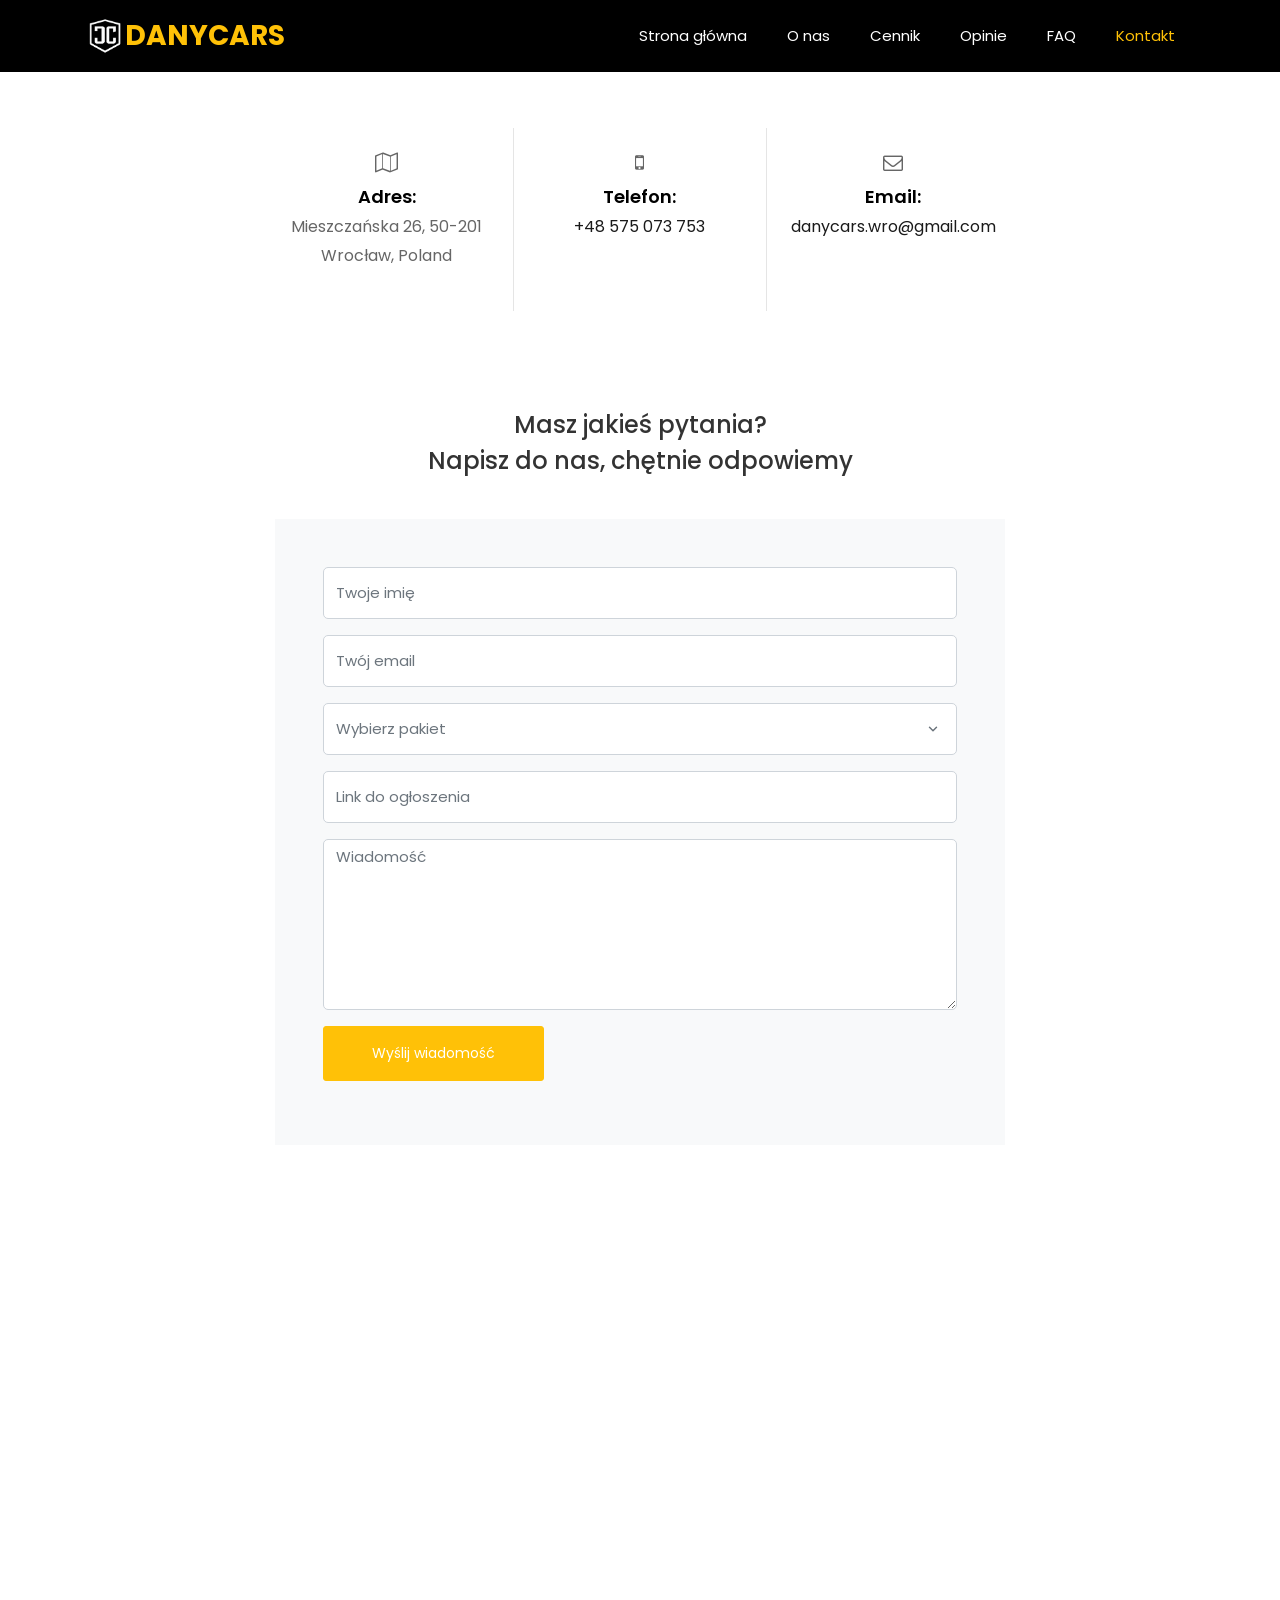
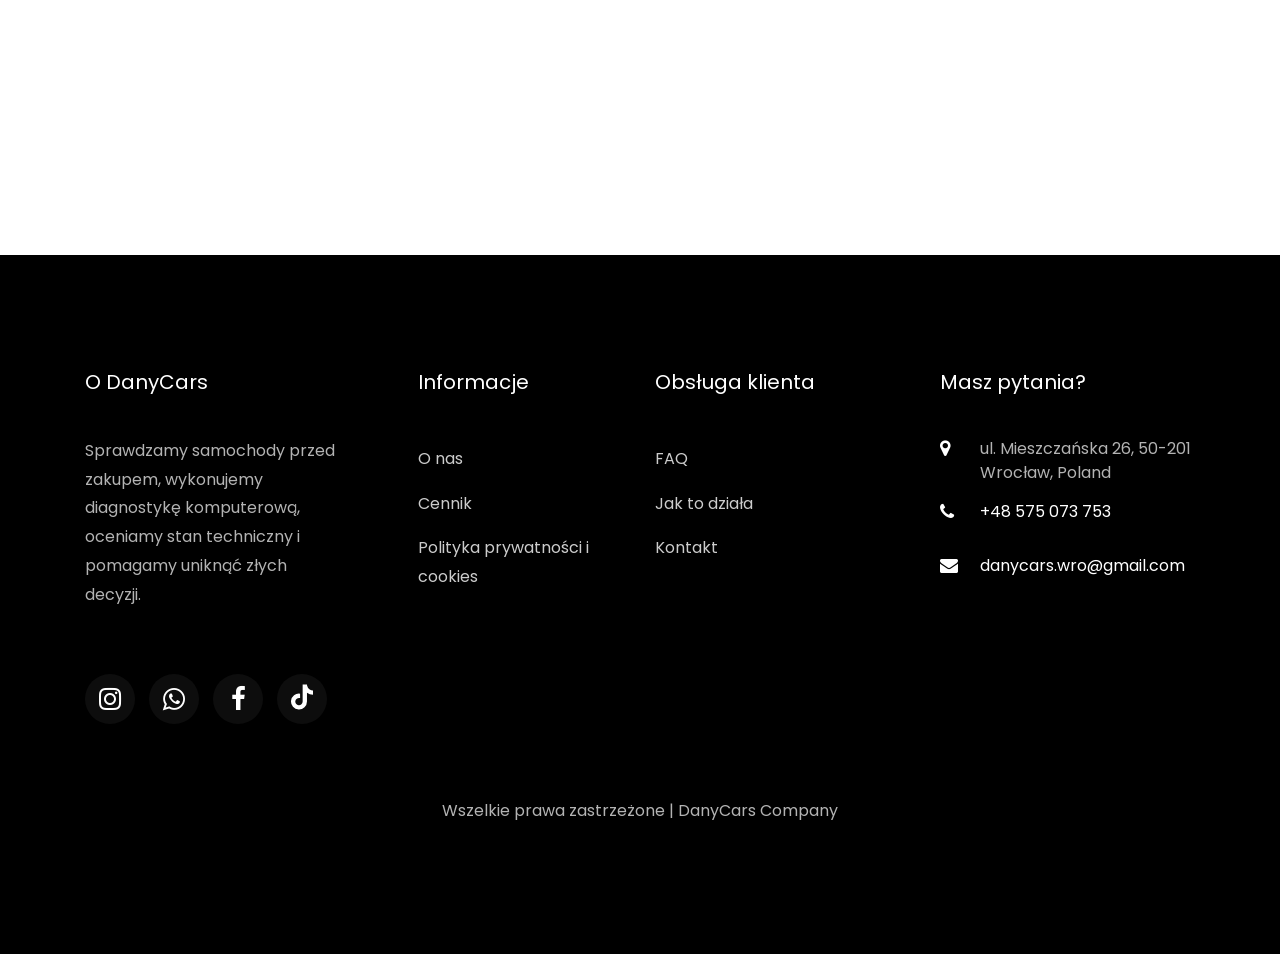
==== commit 9b7ef194: "Update footer links and structure in contact page" ====
--- a/danycars-contact.html
+++ b/danycars-contact.html
@@ -128,20 +128,20 @@
 
 <footer class="ftco-footer ftco-bg-dark ftco-section">
     <div class="container">
-        <div class="row mb-5">
-            <div class="col-md">
+        <div class="row mb-5 footer-main-row">
+            <div class="col-md footer-col footer-col-about">
                 <div class="ftco-footer-widget mb-4">
                     <h2 class="ftco-heading-2">O DanyCars</h2>
                     <p>Sprawdzamy samochody przed zakupem, wykonujemy diagnostykę komputerową, oceniamy stan techniczny i pomagamy uniknąć złych decyzji.</p>
                     <ul class="ftco-footer-social list-unstyled float-md-left float-lft mt-5">
                         <li class="ftco-animate"><a href="https://www.instagram.com/danycars.pl?igsh=MTdrOTAxdDE5Z2l6Zg%3D%3D&utm_source=qr" target="_blank" rel="noopener"><span class="icon-instagram"></span></a></li>
                         <li class="ftco-animate"><a href="#" target="_blank" rel="noopener"><span class="icon-whatsapp"></span></a></li>
-                        <li class="ftco-animate"><a href="https://www.facebook.com/avtopodborDanilSobol?locale=pl_PL" target="_blank" rel="noopener"><span class="icon-facebook"></span></a></li>
+                        <li class="ftco-animate"><a href="https://www.facebook.com/profile.php?id=100067298748307&locale=pl_PL" target="_blank" rel="noopener"><span class="icon-facebook"></span></a></li>
                         <li class="ftco-animate"><a href="https://www.tiktok.com/@danycars_pl" target="_blank" rel="noopener" aria-label="TikTok"><span class="icon-tiktok" style="display:inline-block;width:22px;height:26px;margin-top:-2px;"><svg width="22" height="26" viewBox="0 0 448 512" fill="currentColor" xmlns="http://www.w3.org/2000/svg"><path d="M448,209.91a210.06,210.06,0,0,1-122.77-39.25V349.38A162.55,162.55,0,1,1,185,188.31V278.2a74.62,74.62,0,1,0,52.23,71.18V0l88,0a121.18,121.18,0,0,0,1.86,22.17h0A122.18,122.18,0,0,0,381,102.39a121.43,121.43,0,0,0,67,20.14Z"/></svg></span></a></li>
                     </ul>
                 </div>
             </div>
-            <div class="col-md">
+            <div class="col-md footer-col footer-col-info">
                 <div class="ftco-footer-widget mb-4 ml-md-5">
                     <h2 class="ftco-heading-2">Informacje</h2>
                     <ul class="list-unstyled">
@@ -151,7 +151,7 @@
                     </ul>
                 </div>
             </div>
-            <div class="col-md">
+            <div class="col-md footer-col footer-col-service">
                 <div class="ftco-footer-widget mb-4">
                     <h2 class="ftco-heading-2">Obsługa klienta</h2>
                     <ul class="list-unstyled">
@@ -161,7 +161,7 @@
                     </ul>
                 </div>
             </div>
-            <div class="col-md">
+            <div class="col-md footer-col footer-col-contact">
                 <div class="ftco-footer-widget mb-4">
                     <h2 class="ftco-heading-2">Masz pytania?</h2>
                     <div class="block-23 mb-3">
@@ -187,7 +187,7 @@
 
 
 <!-- loader -->
-<div id="ftco-loader" class="show fullscreen"><svg class="circular" width="48px" height="48px"><circle class="path-bg" cx="24" cy="24" r="22" fill="none" stroke-width="4" stroke="#eeeeee"/><circle class="path" cx="24" cy="24" r="22" fill="none" stroke-width="4" stroke-miterlimit="10" stroke="#F96D00"/></svg></div>
+<div id="ftco-loader" class="show fullscreen"><svg class="circular" width="48px" height="48px"><circle class="path-bg" cx="24" cy="24" r="22" fill="none" stroke-width="4" stroke="#eeeeee"/><circle class="path" cx="24" cy="24" r="22" fill="none" stroke-width="4" stroke-miterlimit="10" stroke="#ffc107"/></svg></div>
 
 
 <script src="js/jquery.min.js"></script>
--- a/css/subpages.css
+++ b/css/subpages.css
@@ -54,7 +54,7 @@
 .why-choose .container { position: relative; }
 .why-choose .wc-intro { position: relative; margin-bottom: 3.2em; }
 .why-choose .subheading {
-  display: block; color: #fc983c; font-size: 14px; font-weight: 600;
+  display: block; color: #ffc107; font-size: 14px; font-weight: 600;
   letter-spacing: 2px; text-transform: uppercase; margin-bottom: 14px;
 }
 .why-choose .wc-title {
@@ -71,7 +71,7 @@
 
 .why-choose .wc-grid { margin-top: .5em; }
 .why-choose .wc-item { padding: 20px 26px 24px; }
-.why-choose .wc-icon { width: 54px; height: 54px; margin-bottom: 16px; color: #fc983c; }
+.why-choose .wc-icon { width: 54px; height: 54px; margin-bottom: 16px; color: #ffc107; }
 .why-choose .wc-icon svg { width: 100%; height: 100%; display: block; }
 .why-choose .wc-item h3 { font-size: 18px; font-weight: 700; color: #1f2733; line-height: 1.3; margin: 0 0 10px; }
 .why-choose .wc-item p { color: #6b7280; font-size: 15px; line-height: 1.65; margin: 0; }
@@ -136,7 +136,7 @@
 .why-choose .container { position: relative; }
 .why-choose .wc-intro { position: relative; margin-bottom: 3.2em; }
 .why-choose .subheading {
-  display: block; color: #fc983c; font-size: 14px; font-weight: 600;
+  display: block; color: #ffc107; font-size: 14px; font-weight: 600;
   letter-spacing: 2px; text-transform: uppercase; margin-bottom: 14px;
 }
 .why-choose .wc-title {
@@ -153,7 +153,7 @@
 
 .why-choose .wc-grid { margin-top: .5em; }
 .why-choose .wc-item { padding: 20px 26px 24px; }
-.why-choose .wc-icon { width: 54px; height: 54px; margin-bottom: 16px; color: #fc983c; }
+.why-choose .wc-icon { width: 54px; height: 54px; margin-bottom: 16px; color: #ffc107; }
 .why-choose .wc-icon svg { width: 100%; height: 100%; display: block; }
 .why-choose .wc-item h3 { font-size: 18px; font-weight: 700; color: #1f2733; line-height: 1.3; margin: 0 0 10px; }
 .why-choose .wc-item p { color: #6b7280; font-size: 15px; line-height: 1.65; margin: 0; }
@@ -234,7 +234,7 @@
 
 .about-me-section .am-subheading {
   display: block;
-  color: #F96D00;
+  color: #ffc107;
   font-size: 14px;
   font-weight: 600;
   letter-spacing: 2px;
@@ -255,14 +255,14 @@
   color: #1f2733;
   margin: 0 0 14px;
 }
-.about-me-section .am-subtitle .am-accent { color: #F96D00; }
+.about-me-section .am-subtitle .am-accent { color: #ffc107; }
 
 .about-me-section .am-divider {
   display: block;
   width: 48px;
   height: 3px;
   border-radius: 2px;
-  background: #F96D00;
+  background: #ffc107;
   margin: 0 0 16px;
 }
 
@@ -274,7 +274,7 @@
 }
 .about-me-section .am-body p:last-child { margin-bottom: 0; }
 .about-me-section .am-body strong { color: #1f2733; font-weight: 700; }
-.about-me-section .am-brand { color: #F96D00; font-weight: 700; }
+.about-me-section .am-brand { color: #ffc107; font-weight: 700; }
 
 /* Блок статистики */
 .about-me-section .am-stats {
@@ -297,7 +297,7 @@
   display: block;
   width: 30px;
   height: 30px;
-  color: #F96D00;
+  color: #ffc107;
   margin-bottom: 10px;
 }
 .about-me-section .am-stat-icon svg { width: 100%; height: 100%; display: block; }
@@ -345,7 +345,7 @@
   font-family: Georgia, "Times New Roman", serif;
   font-size: 40px;
   line-height: 1;
-  color: #F96D00;
+  color: #ffc107;
 }
 .about-me-section .am-quote p {
   margin: 0;
@@ -357,7 +357,7 @@
 .about-me-section .am-sign {
   font-family: "Segoe Script", "Brush Script MT", "Snell Roundhand", cursive;
   font-size: 28px;
-  color: #F96D00;
+  color: #ffc107;
   line-height: 1;
   white-space: nowrap;
 }
@@ -378,22 +378,71 @@
   height: 100%;
   min-height: min(560px, 62dvh);
   object-fit: cover;
-}
-
-/* ===== Только десктоп (≥992px): чуть плотнее текст и отступы, чтобы секция ближе помещалась в экран без скролла ===== */
+  object-position: center bottom; /* при обрезке жертвуем небом сверху, а не ногами снизу */
+}
+
+/* ===== Только десктоп (≥992px): секция «O mnie» ровно на ОДИН экран =====
+   Высота секции = высота экрана (100dvh). Контент по вертикали центрируется.
+   Фото заполняет всю высоту правой колонки (заподлицо с текстовым блоком
+   слева) — без прокрутки вниз или вверх. */
 @media (min-width: 992px) {
-  .ftco-section.about-me-section { padding-top: 5.5em; }
-  .about-me-section { padding-bottom: 2em; }
-  .about-me-section .am-title { font-size: 30px; margin-bottom: 10px; }
-  .about-me-section .am-subtitle { font-size: 15px; margin-bottom: 12px; }
-  .about-me-section .am-divider { margin-bottom: 12px; }
-  .about-me-section .am-body p { font-size: 13.5px; line-height: 1.5; margin-bottom: 10px; }
+  .ftco-section.about-me-section {
+    height: 100vh;
+    height: 100dvh;
+    min-height: 600px;              /* страховка на очень низких окнах браузера */
+    padding: 92px 0 26px;          /* сверху — место под чёрную шапку */
+    display: -webkit-box;
+    display: -ms-flexbox;
+    display: flex;
+    -webkit-box-align: center;
+    -ms-flex-align: center;
+    align-items: center;           /* контент по центру экрана по вертикали */
+    overflow: hidden;              /* ничего не выходит за пределы экрана */
+  }
+  .about-me-section > .container { width: 100%; }
+
+  /* Текст — плотнее, чтобы левая колонка укладывалась по высоте */
+  .about-me-section .am-text-col { padding-right: 3em; }
+  .about-me-section .am-title { font-size: 30px; margin-bottom: 8px; }
+  .about-me-section .am-subheading { margin-bottom: 8px; }
+  .about-me-section .am-subtitle { font-size: 15px; margin-bottom: 10px; }
+  .about-me-section .am-divider { margin-bottom: 10px; }
+  .about-me-section .am-body p { font-size: 13.5px; line-height: 1.5; margin-bottom: 9px; }
   .about-me-section .am-stats { margin: 16px 0 16px; }
-  .about-me-section .am-quote { padding: 14px 20px 13px 48px; }
+  .about-me-section .am-quote { padding: 13px 20px 12px 48px; }
   .about-me-section .am-quote p { font-size: 13.5px; }
   .about-me-section .am-quote-mark { font-size: 34px; top: 8px; left: 18px; }
   .about-me-section .am-sign { font-size: 24px; }
-  .about-me-section .am-photo img { min-height: min(500px, 56dvh); }
+
+  /* Фото — заподлицо с текстовым блоком: верх фото на уровне "O MNIE",
+     низ фото на уровне низа карточки с цитатой (без отступов сверху/снизу).
+     Абсолютное позиционирование внутри уже растянутой (align-items-stretch)
+     колонки — надёжный способ без "прыжков" высоты и без раздувания секции. */
+  .about-me-section .am-photo-col {
+    position: relative;
+    display: block;
+  }
+  .about-me-section .am-photo {
+    position: absolute;
+    top: 0;
+    left: 0;
+    right: 0;
+    bottom: 0;
+    width: 100%;
+    height: 100%;
+    margin: 0;
+  }
+  .about-me-section .am-photo img {
+    display: block;
+    width: 100%;
+    height: 100%;
+    min-height: 0;
+    max-height: none;
+    -o-object-fit: cover;
+    object-fit: cover;
+    margin: 0;
+  }
+
   .ftco-section.about-us-section { padding-top: 2.5em; }
   .why-choose .wc-title { font-size: 34px; }
 }
@@ -437,7 +486,8 @@
   .about-me-section .am-quote--mobile { display: flex; margin-top: 22px; }
 }
 
-/* Доп. отступ между текстом и иконками статистики — только планшет и десктоп (≥768px), мобильная версия не тронута */
-@media (min-width: 768px) {
+/* Доп. отступ между текстом и иконками статистики — ТОЛЬКО планшет (768–991px),
+   мобильная версия не тронута; на десктопе секция помещается в один экран (см. блок ≥992px). */
+@media (min-width: 768px) and (max-width: 991.98px) {
   .about-me-section .am-stats { margin-top: 72px; }
 }
